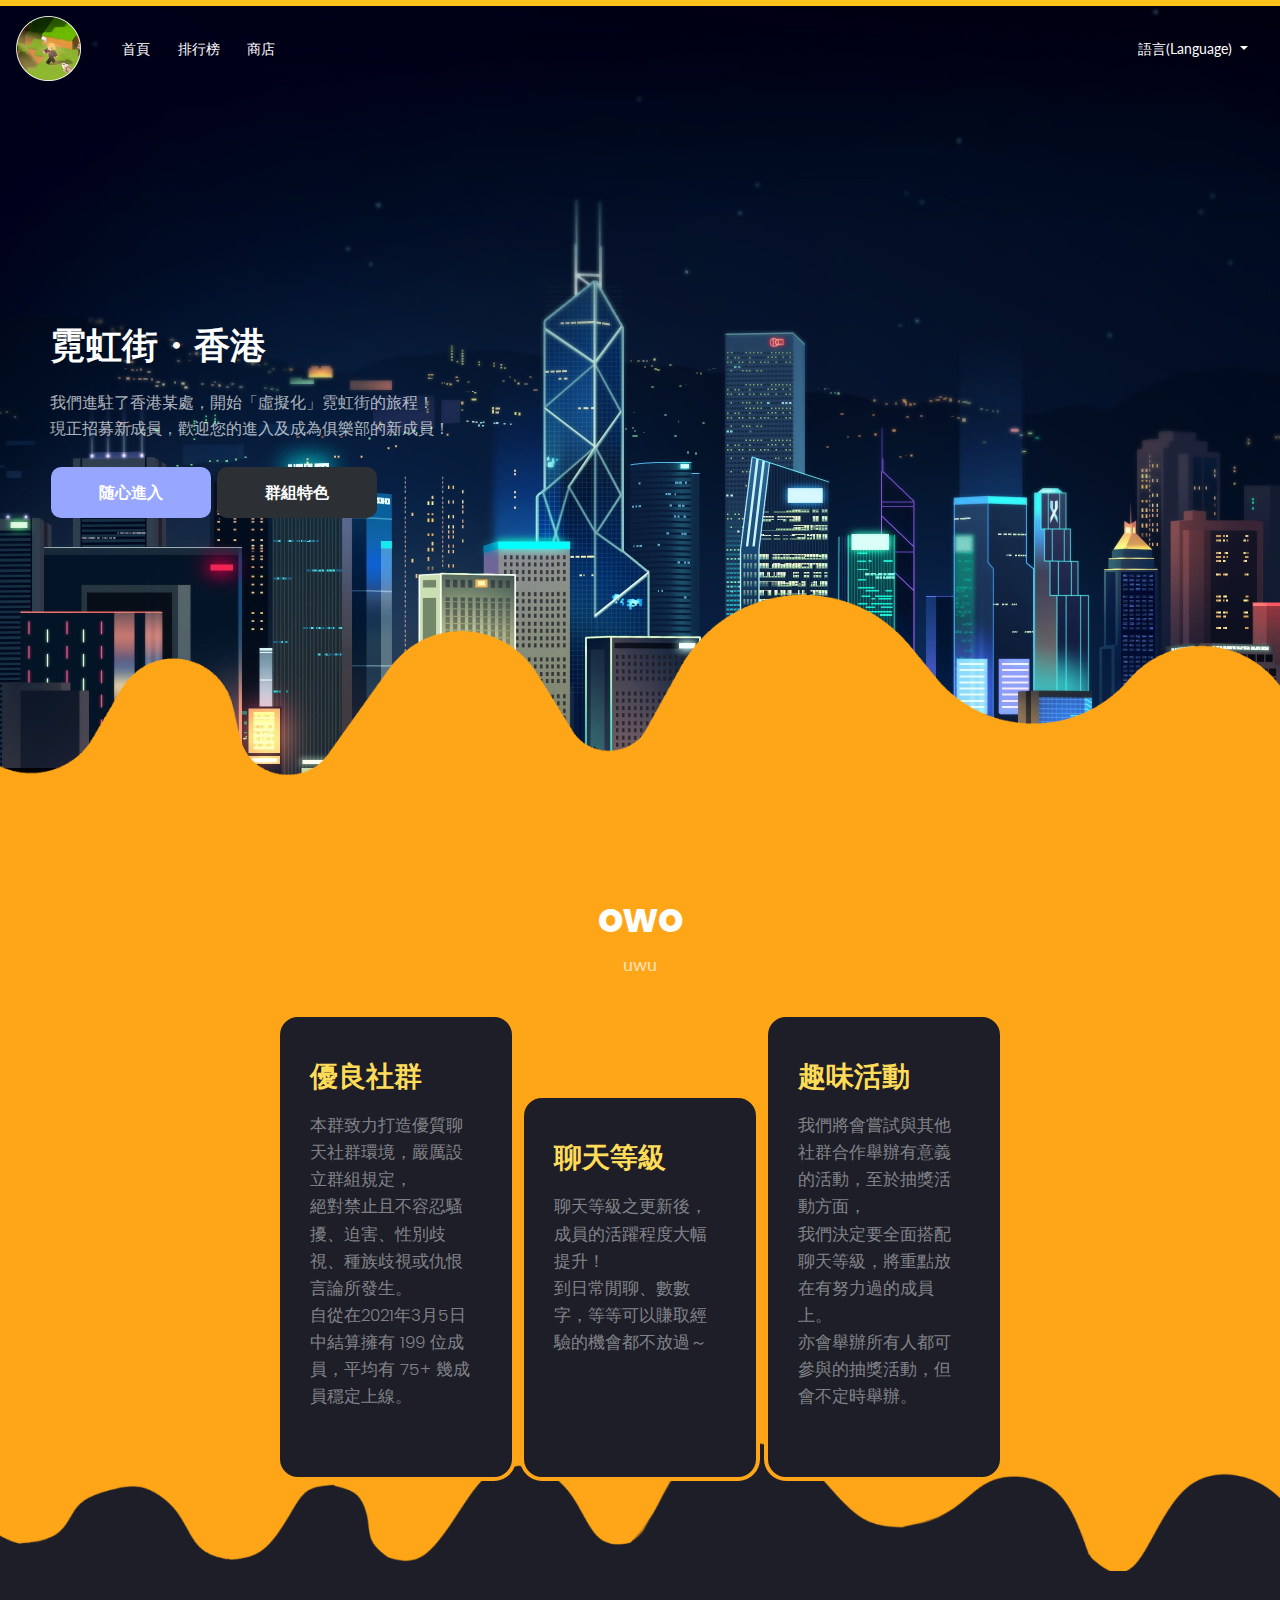
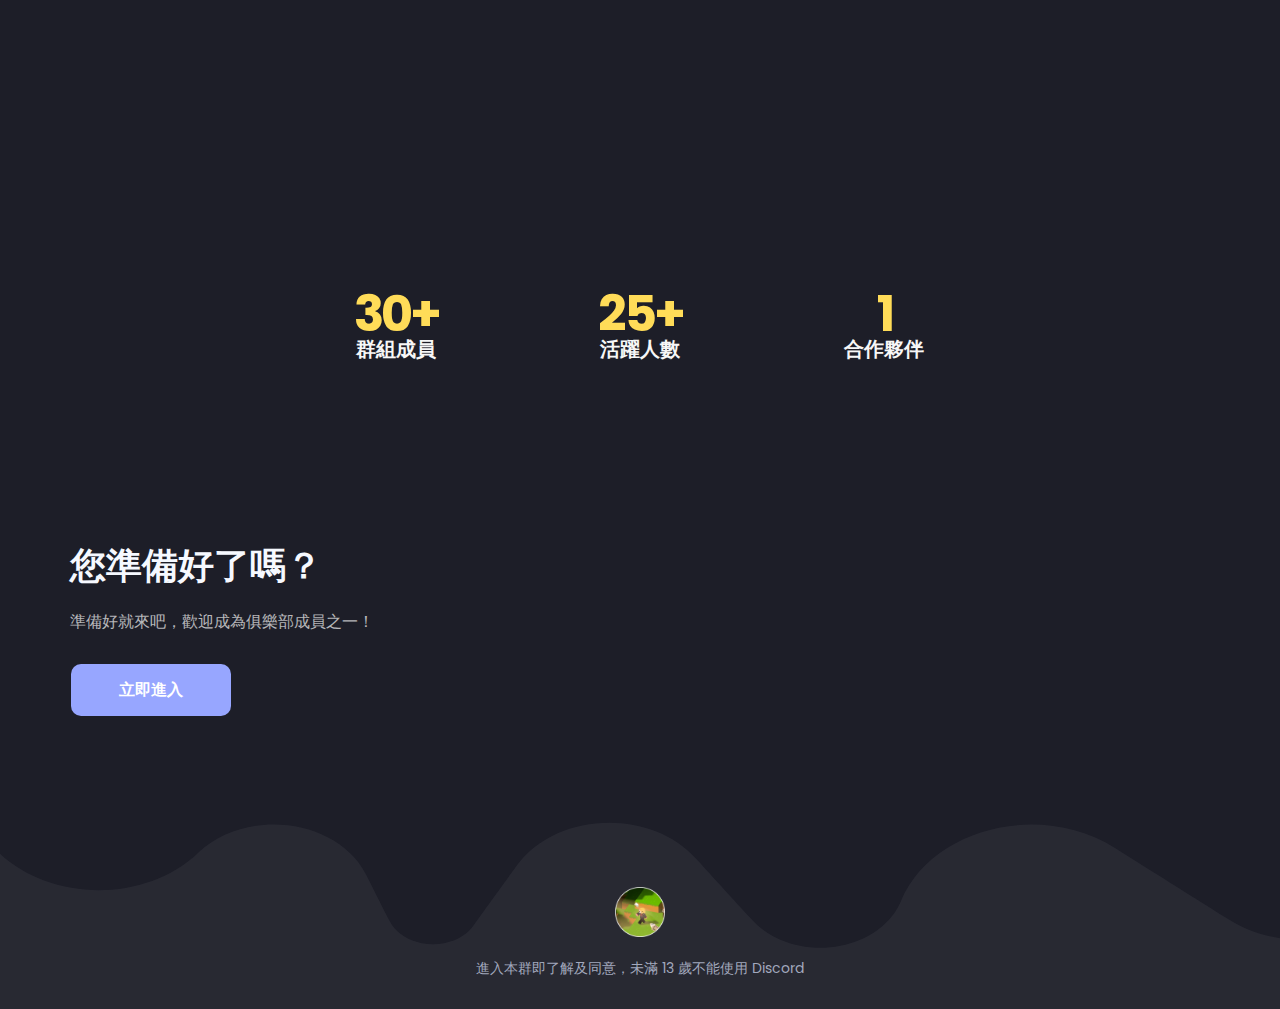
==== index.html @ a81f266d "Update index.html" ====
<!DOCTYPE html>
<!-- Danta.Club -->
<!-- 
 Never forget, forgive 721 831
 -->
<html lang="ZH">
<head>
    <meta charset="UTF-8">
    <meta name="viewport" content="width=device-width, initial-scale=1, shrink-to-fit=no">
    <link rel="stylesheet" href="css/bootstrap.min.css">
    <link rel="stylesheet" href="css/main.css">
    <link rel="stylesheet" href="css/now-ui-kit.css">
    <link href="https://fonts.googleapis.com/css?family=Poppins:300,400,600,700,800,900&display=swap" rel="stylesheet">
    <link href="https://fonts.googleapis.com/css?family=Montserrat:400,600,700,800,900&display=swap" rel="stylesheet">
    <link href="https://fonts.googleapis.com/css?family=Lato:300,400,600,700,800,900&display=swap" rel="stylesheet">
    <meta name="description" content="霓虹街・香港 是一個 Discord 群組，進駐入香港的「虛擬化」霓虹街，招募及培養所有喜愛霓虹文化的新成員，亦會嘗試不定時舉辦有意義的活動，將由 蛋塔俱樂部 所開設及經營。">
	<title>蛋塔俱樂部 – Discord 群組</title>
	<meta property="og:site_name" content="蛋塔俱樂部 ヽ(́◕◞౪◟◕‵)ﾉ">
	<meta property="og:title" content="霓虹街・香港">
	<meta property="og:description" content="霓虹街・香港 是個 Discord 群組，進駐入香港的「虛擬化」霓虹街，招募及培養所有喜愛霓虹文化的新成員，亦會嘗試不定時舉辦有意義的活動，將由 蛋塔俱樂部 所開設及經營，現時擁有超過 30+ 成員，平均有 25+ 成員穩定上線。">
	<meta property="og:image" content="">
	<link rel="shortcut icon" href="img/dantaclub.ico">
</head>
<body>
<nav class="navbar navbar-expand-lg bg-transparent">
    <button class="navbar-toggler" type="button" data-toggle="collapse" data-target="#navbarSupportedContent" aria-controls="navbarSupportedContent" aria-expanded="false" aria-label="Toggle navigation">
        <img src="img/menuIcon.svg" width="20px" height="20px" style="max-width: none !important;">
    </button>
    <img src="img/dantaclub.ico" width="65" height="65">
    <div class="collapse navbar-collapse" id="navbarSupportedContent" style="margin-left: 30px !important">
        <ul class="navbar-nav mr-auto">
            <li class="nav-item active">
                <a class="nav-link" href="#/">首頁<span class="sr-only">(current)</span></a>
            </li>
            <li class="nav-item">
                <a class="nav-link" target="_blank" href="https://lb.amaribot.com/index.php?gID=825007610457096223&gN=%E9%9C%93%E8%99%B9%E8%A1%97%E3%83%BB%E9%A6%99%E6%B8%AF">排行榜</a>
            </li>
            <li class="nav-item">
                <a class="nav-link" href="#" onclick="NotYet()">商店</a>
            </li>
        </ul>
        <div class="nav-item dropdown">
            <a class="nav-link dropdown-toggle" href="#" id="navbarDropdown" role="button" data-toggle="dropdown" aria-haspopup="true" aria-expanded="false">
                語言(Language)
            </a>
            <div class="dropdown-menu" aria-labelledby="navbarDropdown">
                <a class="dropdown-item" href="#/">繁體中文 (ZH)</a>
				<a class="dropdown-item" href="#/">??? (??)</a>
            </div>
        </div>
    </div>
</nav>
<div class="heading" id="section1">
    <h1 class="display-5 title">霓虹街・香港</h1>
    <p class="subtitle">我們進駐了香港某處，開始「虛擬化」霓虹街的旅程！<br />現正招募新成員，歡迎您的進入及成為俱樂部的新成員！</p>
    <a class="btn btn-primary btn-lg" href="https://danta.club/discord" target="_blank" role="button">随心進入</a>
    <a class="btn btn-secondary btn-lg" href="#section2" role="button">群組特色</a>
    <br /><br /><br /><br /><br /><br />
</div>
<div class="features" id="section2">
    <div class="title">owo</div>
    <div class="subtitle">uwu</div>
    <div class="cards">
        <div class="card" style="width: 15rem;">
        <div class="card-body">
            <h5 class="card-title">優良社群</h5>
			<br />
            <p class="card-text">本群致力打造優質聊天社群環境，嚴厲設立群組規定，<br />絕對禁止且不容忍騷擾、迫害、性別歧視、種族歧視或仇恨言論所發生。<br />自從在2021年3月5日中結算擁有 199 位成員，平均有 75+ 幾成員穩定上線。<br /> <br /></p>
        </div>
    </div>
        <div class="card" style="width: 15rem;">
            <div class="card-body">
                <h5 class="card-title">聊天等級</h5>
				<br />
                <p class="card-text">聊天等級之更新後，<br />成員的活躍程度大幅提升！<br />到日常閒聊、數數字，等等可以賺取經驗的機會都不放過～<br /> <br /> <br /> <br /></p>
            </div>
        </div>
        <div class="card" style="width: 15rem;">
            <div class="card-body">
                <h5 class="card-title">趣味活動</h5>
				<br />
                <p class="card-text">我們將會嘗試與其他社群合作舉辦有意義的活動，至於抽獎活動方面，<br />我們決定要全面搭配聊天等級，將重點放在有努力過的成員上。<br />亦會舉辦所有人都可參與的抽獎活動，但會不定時舉辦。<br /> <br /></p>
            </div>
        </div>
    </div>
</div>
<div class="statistics">
    <div class="cards">
        <div class="card statistic" style="width: 15rem;">
            <div class="card-body">
                <p class="card-title" style="font-size: 50px !important;line-height: 15px !important;letter-spacing: -0.06em !important;font-weight: bold !important;">30+</h1>
                <p style="font-weight: bold !important;font-size: 20px !important;">群組成員</p>
            </div>
        </div>
        <div class="card statistic" style="width: 15rem;">
            <div class="card-body">
                <p class="card-title" style="font-size: 50px !important;line-height: 15px !important;letter-spacing: -0.06em !important;font-weight: bold !important;">25+</h1>
                <p style="font-weight: bold !important;font-size: 20px !important;">活躍人數</p>
            </div>
        </div>
        <div class="card statistic" style="width: 15rem;">
            <div class="card-body">
                <p class="card-title" style="font-size: 50px !important;line-height: 15px !important;letter-spacing: -0.06em !important;font-weight: bold !important;">1</h1>
                <p style="font-weight: bold !important;font-size: 20px !important;">合作夥伴</p>
            </div>
        </div>
    </div>
</div>
<div class="page_end">
    <div class="start">
        <div class="card">
            <div class="card-body gs-card">
                <div class="title">您準備好了嗎？</div>
                <div class="subtitle">準備好就來吧，歡迎成為俱樂部成員之一！</div>
                <br />
                <a class="btn btn-primary btn-lg" href="https://danta.club/discord" role="button">立即進入</a>
            </div><br />
        </div>
    </div>
    <div class="footer">
        <div class="bot-footer">
            <img src="img/dantaclub.ico" width="50"><br /> <br />
			進入本群即了解及同意，未滿 13 歲不能使用 Discord
        </div>
    </div>
</div>
<script src="https://code.jquery.com/jquery-3.5.1.js" integrity="sha256-QWo7LDvxbWT2tbbQ97B53yJnYU3WhH/C8ycbRAkjPDc" crossorigin="anonymous"></script>
<script src="https://cdnjs.cloudflare.com/ajax/libs/popper.js/1.14.7/umd/popper.min.js" integrity="sha384-UO2eT0CpHqdSJQ6hJty5KVphtPhzWj9WO1clHTMGa3JDZwrnQq4sF86dIHNDz0W1" crossorigin="anonymous"></script>
<script src="https://stackpath.bootstrapcdn.com/bootstrap/4.3.1/js/bootstrap.min.js" integrity="sha384-JjSmVgyd0p3pXB1rRibZUAYoIIy6OrQ6VrjIEaFf/nJGzIxFDsf4x0xIM+B07jRM" crossorigin="anonymous"></script>
<script src="js/now-ui-kit.min.js"></script>
<script src="js/CopyClipboard.min.js"></script>
<script>
function NotYet() {
  alert("暫未提供該服務 (Ｔ▽Ｔ) -蛋塔俱樂部");
}

function CopyAlert() {
  alert("巳成功複製該連結 -蛋塔俱樂部");
}
</script>
<script>
$(document).ready(function(){
  $("a").on('click', function(event) {

    if (this.hash !== "") {
      event.preventDefault();

      // Store hash
      var hash = this.hash;

      $('html, body').animate({
        scrollTop: $(hash).offset().top
      }, 800, function(){
   
        window.location.hash = hash;
      });
    } // End if
  });
});
</script>
</body>
</html>
---- css/main.css ----
body {
    font-family: 'Poppins', sans-serif !important;
	background: url("../img/neon-hk.jpg") no-repeat center center fixed;
	background-color: #1D1E28;
    color: #fff;
    -webkit-font-smoothing: antialiased;
    -moz-osx-font-smoothing: grayscale;
    text-rendering: optimizeLegibility;
    border-top: 6px #ffc31c solid !important;
    font-size: 16px;
}

#section1 * {
    animation: fadein 2s;
    -moz-animation: fadein 2s; /* Firefox */
    -webkit-animation: fadein 2s; /* Safari and Chrome */
    -o-animation: fadein 2s; /* Opera */
}
@keyframes fadein {
    from {
        opacity:0;
    }
    to {
        opacity:1;
    }
}
@-moz-keyframes fadein { /* Firefox */
    from {
        opacity:0;
    }
    to {
        opacity:1;
    }
}
@-webkit-keyframes fadein { /* Safari and Chrome */
    from {
        opacity:0;
    }
    to {
        opacity:1;
    }
}
@-o-keyframes fadein { /* Opera */
    from {
        opacity:0;
    }
    to {
        opacity: 1;
    }
}

.nav-link {
     font-size: 14px !important;
     background: transparent !important;
     font-family: Lato, sans-serif !important;
     text-transform: capitalize !important;
 }
 .nav-link:hover {
     background: transparent !important;
     color: #ffdc58 !important;
     font-weight: bold !important;
 }

 .login-btn {
     border: 2px solid #ffc31c !important;
     font-size: 10px !important;
 }
 .login-btn:hover {
     background: #d08a00 !important;
 }
.navbar {
    box-shadow: none !important
}

.navbar-brand {
    font-size: 25px !important
}

.navbar-toggler-icon {
    color: #fff !important
}

.btn {
    border-radius: 10px !important;
    font-size: 16px !important;
    font-weight: 600 !important;
    text-transform: uppercase !important;
}

.btn-primary {
    background-color: #97A6FF!important
}
.btn-secondary {
    background-color: #2C2F33 !important
}
.heading {
    padding: 160px 50px !important;
    color: #fff !important;
    background-image: url("../img/wavy-gold-by-danta.png") !important;
    background-position: bottom !important;
    background-size: 300% !important;
    background-repeat: no-repeat !important;
}

.title {
    line-height: 90px !important;
    margin-bottom: -2px !important;
    font-size: 36px !important
}

.subtitle {
    color: rgba(255, 255, 255, 0.685) !important;
    font-size: 16px !important;
    font-family: 'Lato', sans-serif;
}


.features {
    text-align: center !important;
    padding: 60px 50px !important;
    background-image: url("../img/wavy-gold-bottom.png") !important;
    background-position: bottom !important;
    background-size: 200% !important;
    background-repeat: no-repeat !important;
}
.features .title {
    font-size: 40px !important;
    color: #ffffff !important;
    line-height: 70px !important;
}

.features .subtitle {
    font-size: 18px !important;
    color: #a2a8bd;
}

.features .card-body {
    text-align: left !important;
}

.features .card-title {
    margin: 0 0 -5px !important;

}
.cards {
    margin-top: 35px !important;
}

.card {
    border-radius: 5x !important;
    box-shadow: none !important;
}

.card-title {
    font-size: 28px !important;
    font-weight: 600 !important;
    color: #ffdc58 !important;
}

.statistics {
    text-align: center !important;
    padding-top: 300px !important;
}

.statistics .card-body{
    padding: 0 !important;
    height: 280 !important;
    width: 332 !important;
    max-height: 280 !important;
    max-width: 332 !important;
}

.statistics .title {
    font-size: 40px !important;
    color: #ffffff !important;
    line-height: 70px !important;
}

.statistics .subtitle {
    font-size: 20px !important;
    color: #97A6FF;
}

.card.statistic {
    background: transparent !important;
    box-shadow: none !important;
    color: #f7f7f7 !important;
}


.page_end {
    background-image: url("../img/wavy-light-by-nouridio.svg") !important;
    background-position: bottom !important;
    background-size: 200% !important;
    background-repeat: no-repeat !important;
}
.start {
    padding: 60px 50px !important
}

.start .card {
    background: transparent !important;
    color: #f6f9ff !important;
}

.features .card {
    background: #1D1E28;
    border-radius: 22px !important;
    border: 4px solid #ffa618;
}
.features .card-text {
color: rgba(255, 255, 255, 0.46) !important
}

.features .card-body {
    padding: 40px 40px 40px 30px !important;
}

.navbar-toggler-icon {
    color: #fff !important
}
.footer {
    text-align: center !important;
    padding: 5px 6px !important;
    color: #ecf2ff;
    padding: 30px 30px !important
}

.footer .nouridio {
    font-family: 'Montserrat' !important;
    font-style: normal !important;
    font-weight: 600 !important;
    font-size: 16px !important;
    line-height: 5px !important;
    letter-spacing: 0.15em !important;
    font-variant: small-caps !important;
}

.footer .nouridio a {
    color: #ffdc58 !important;
    text-decoration: none !important;
}

.footer .bot-footer {
    text-align: center !important;
    color: #a2a8bd !important
}

html {
  scroll-behavior: smooth;
 }
 
 a {
  text-decoration: none;
  color: black;
 } 
 
 #down {
  margin-top: 100%;
  padding-bottom: 25%;
 }
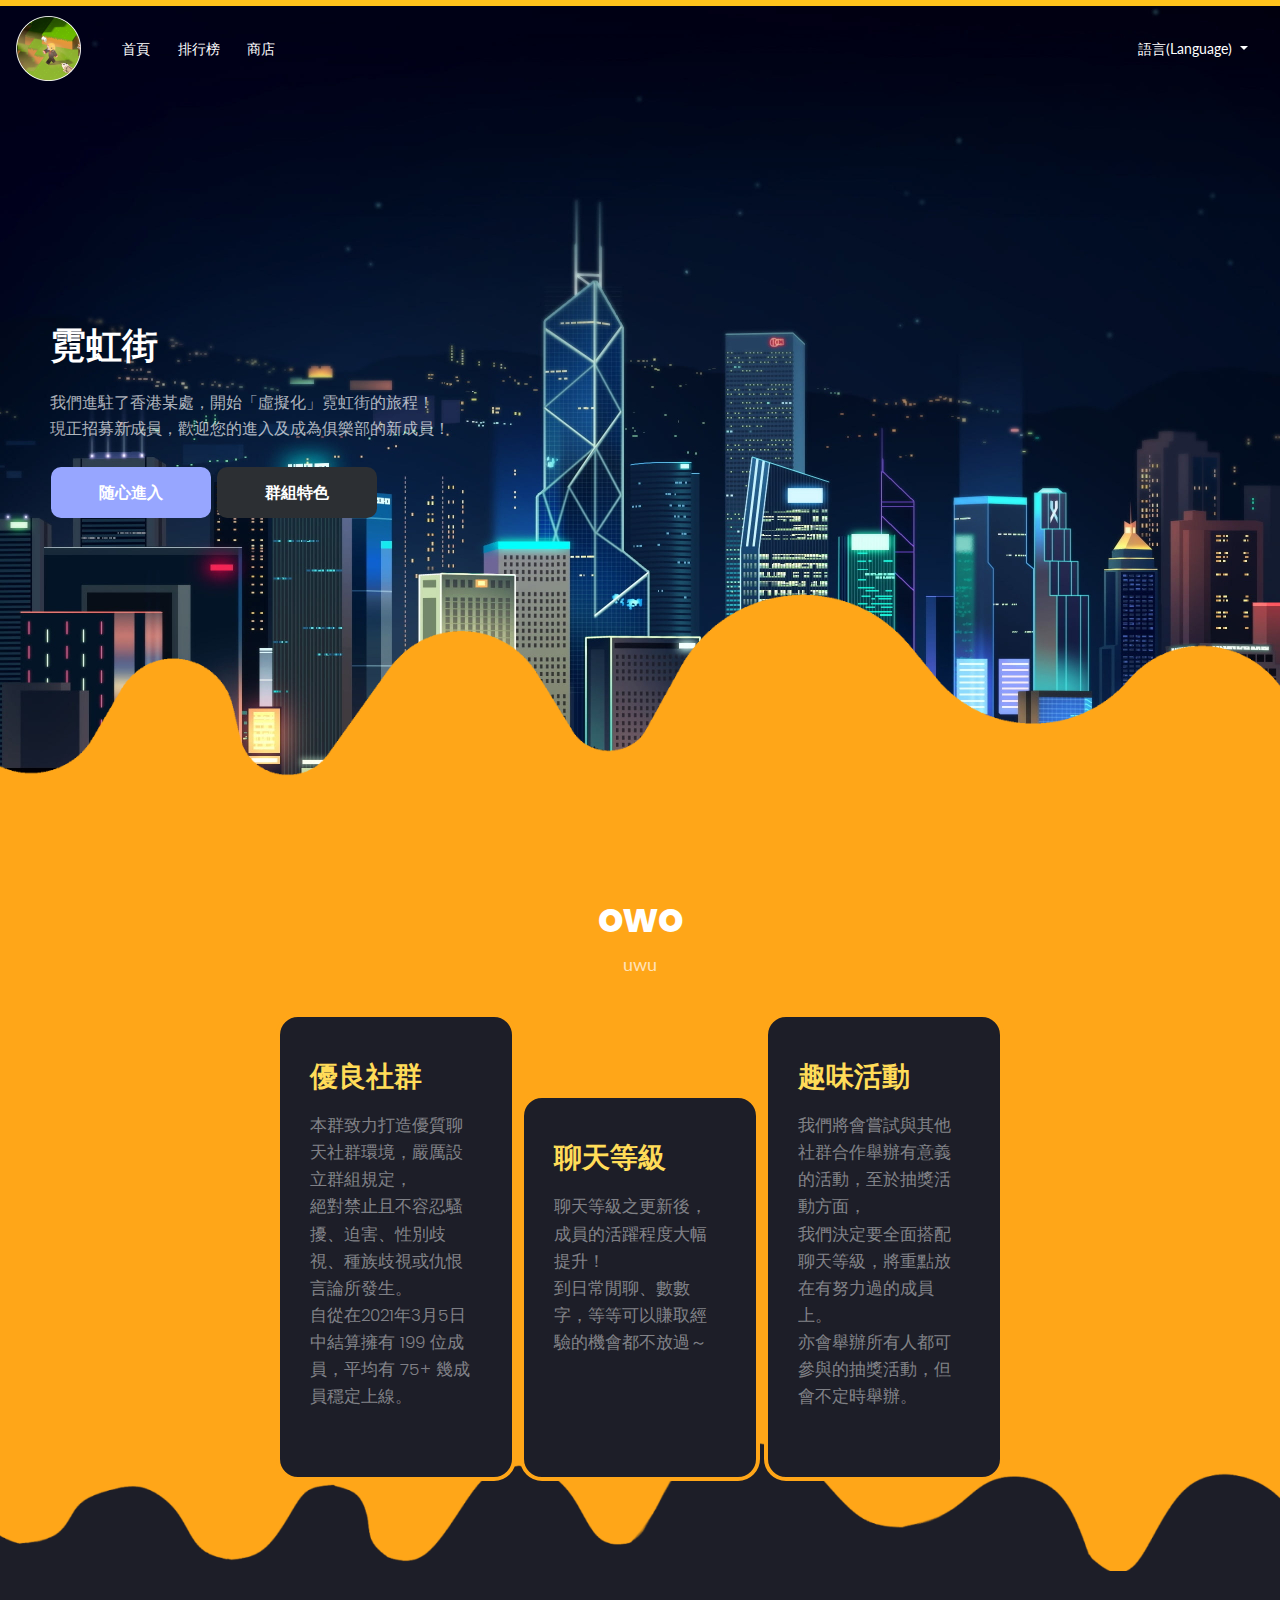
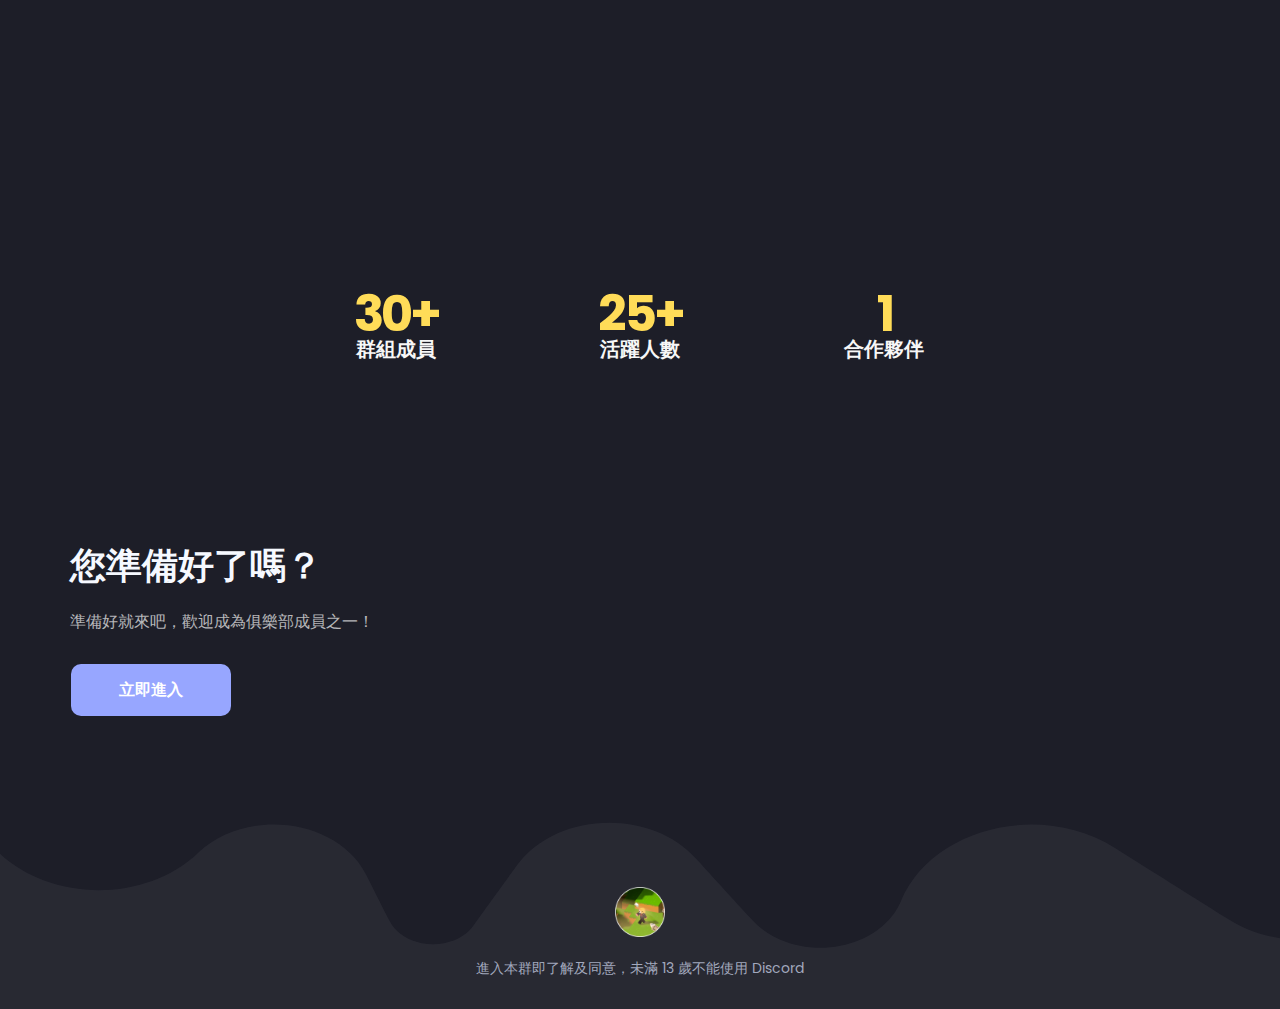
==== commit 325e2a2b: "Update index.html" ====
--- a/index.html
+++ b/index.html
@@ -13,11 +13,11 @@
     <link href="https://fonts.googleapis.com/css?family=Poppins:300,400,600,700,800,900&display=swap" rel="stylesheet">
     <link href="https://fonts.googleapis.com/css?family=Montserrat:400,600,700,800,900&display=swap" rel="stylesheet">
     <link href="https://fonts.googleapis.com/css?family=Lato:300,400,600,700,800,900&display=swap" rel="stylesheet">
-    <meta name="description" content="霓虹街・香港 是一個 Discord 群組，進駐入香港的「虛擬化」霓虹街，招募及培養所有喜愛霓虹文化的新成員，亦會嘗試不定時舉辦有意義的活動，將由 蛋塔俱樂部 所開設及經營。">
+    <meta name="description" content="霓虹街是一個 Discord 群組，將進駐入香港的「虛擬化」霓虹街，亦會嘗試不定時舉辦有意義的活動，將由 蛋塔俱樂部 所開設及經營。">
 	<title>蛋塔俱樂部 – Discord 群組</title>
 	<meta property="og:site_name" content="蛋塔俱樂部 ヽ(́◕◞౪◟◕‵)ﾉ">
-	<meta property="og:title" content="霓虹街・香港">
-	<meta property="og:description" content="霓虹街・香港 是個 Discord 群組，進駐入香港的「虛擬化」霓虹街，招募及培養所有喜愛霓虹文化的新成員，亦會嘗試不定時舉辦有意義的活動，將由 蛋塔俱樂部 所開設及經營，現時擁有超過 30+ 成員，平均有 25+ 成員穩定上線。">
+	<meta property="og:title" content="霓虹街">
+	<meta property="og:description" content="霓虹街是個 Discord 群組，將進駐入香港的「虛擬化」霓虹街，亦會嘗試不定時舉辦有意義的活動，將由 蛋塔俱樂部 所開設及經營，現時擁有超過 30+ 成員，平均有 25+ 成員穩定上線。">
 	<meta property="og:image" content="">
 	<link rel="shortcut icon" href="img/dantaclub.ico">
 </head>
@@ -51,7 +51,7 @@
     </div>
 </nav>
 <div class="heading" id="section1">
-    <h1 class="display-5 title">霓虹街・香港</h1>
+    <h1 class="display-5 title">霓虹街</h1>
     <p class="subtitle">我們進駐了香港某處，開始「虛擬化」霓虹街的旅程！<br />現正招募新成員，歡迎您的進入及成為俱樂部的新成員！</p>
     <a class="btn btn-primary btn-lg" href="https://danta.club/discord" target="_blank" role="button">随心進入</a>
     <a class="btn btn-secondary btn-lg" href="#section2" role="button">群組特色</a>
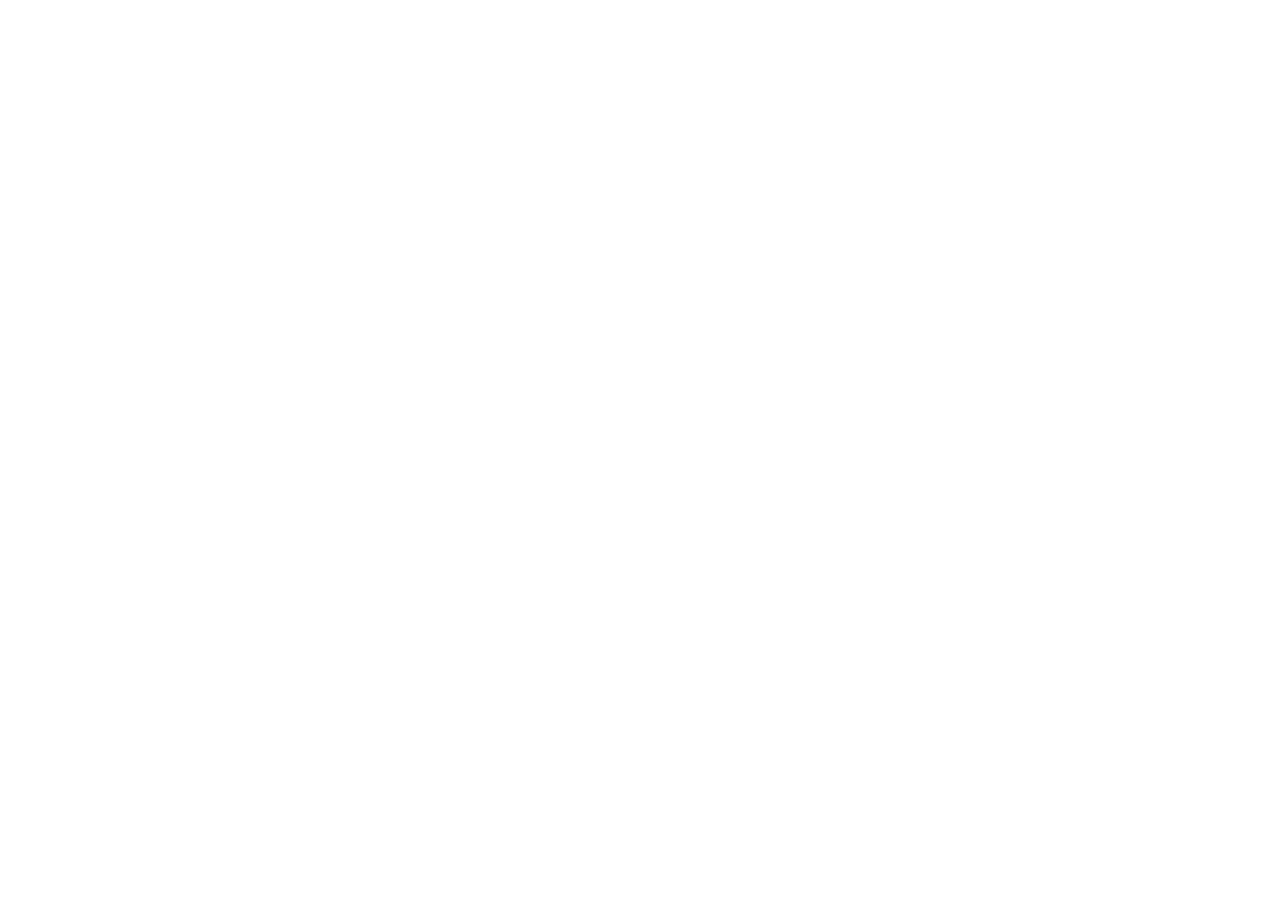
==== commit 45af5899: "Update index.html" ====
--- a/index.html
+++ b/index.html
@@ -1,162 +1,40 @@
 <!DOCTYPE html>
-<!-- Danta.Club -->
+<!-- 蛋塔俱樂部 -->
 <!-- 
- Never forget, forgive 721 831
+ -
  -->
 <html lang="ZH">
 <head>
     <meta charset="UTF-8">
     <meta name="viewport" content="width=device-width, initial-scale=1, shrink-to-fit=no">
+    <meta name="robots" content="noindex, nofollow">
     <link rel="stylesheet" href="css/bootstrap.min.css">
     <link rel="stylesheet" href="css/main.css">
     <link rel="stylesheet" href="css/now-ui-kit.css">
+    <link rel="canonical" href="https://neonstreet.xyz">
     <link href="https://fonts.googleapis.com/css?family=Poppins:300,400,600,700,800,900&display=swap" rel="stylesheet">
     <link href="https://fonts.googleapis.com/css?family=Montserrat:400,600,700,800,900&display=swap" rel="stylesheet">
     <link href="https://fonts.googleapis.com/css?family=Lato:300,400,600,700,800,900&display=swap" rel="stylesheet">
-    <meta name="description" content="霓虹街是一個 Discord 群組，將進駐入香港的「虛擬化」霓虹街，亦會嘗試不定時舉辦有意義的活動，將由 蛋塔俱樂部 所開設及經營。">
+    <meta name="description" content="轉網址 by 蛋塔俱樂部">
 	<title>蛋塔俱樂部 – Discord 群組</title>
 	<meta property="og:site_name" content="蛋塔俱樂部 ヽ(́◕◞౪◟◕‵)ﾉ">
-	<meta property="og:title" content="霓虹街">
-	<meta property="og:description" content="霓虹街是個 Discord 群組，將進駐入香港的「虛擬化」霓虹街，亦會嘗試不定時舉辦有意義的活動，將由 蛋塔俱樂部 所開設及經營，現時擁有超過 30+ 成員，平均有 25+ 成員穩定上線。">
+	<meta property="og:title" content="轉網址">
+	<meta property="og:description" content="轉網址 by 蛋塔俱樂部">
 	<meta property="og:image" content="">
 	<link rel="shortcut icon" href="img/dantaclub.ico">
 </head>
 <body>
-<nav class="navbar navbar-expand-lg bg-transparent">
-    <button class="navbar-toggler" type="button" data-toggle="collapse" data-target="#navbarSupportedContent" aria-controls="navbarSupportedContent" aria-expanded="false" aria-label="Toggle navigation">
-        <img src="img/menuIcon.svg" width="20px" height="20px" style="max-width: none !important;">
-    </button>
-    <img src="img/dantaclub.ico" width="65" height="65">
-    <div class="collapse navbar-collapse" id="navbarSupportedContent" style="margin-left: 30px !important">
-        <ul class="navbar-nav mr-auto">
-            <li class="nav-item active">
-                <a class="nav-link" href="#/">首頁<span class="sr-only">(current)</span></a>
-            </li>
-            <li class="nav-item">
-                <a class="nav-link" target="_blank" href="https://lb.amaribot.com/index.php?gID=825007610457096223&gN=%E9%9C%93%E8%99%B9%E8%A1%97%E3%83%BB%E9%A6%99%E6%B8%AF">排行榜</a>
-            </li>
-            <li class="nav-item">
-                <a class="nav-link" href="#" onclick="NotYet()">商店</a>
-            </li>
-        </ul>
-        <div class="nav-item dropdown">
-            <a class="nav-link dropdown-toggle" href="#" id="navbarDropdown" role="button" data-toggle="dropdown" aria-haspopup="true" aria-expanded="false">
-                語言(Language)
-            </a>
-            <div class="dropdown-menu" aria-labelledby="navbarDropdown">
-                <a class="dropdown-item" href="#/">繁體中文 (ZH)</a>
-				<a class="dropdown-item" href="#/">??? (??)</a>
-            </div>
-        </div>
-    </div>
-</nav>
-<div class="heading" id="section1">
-    <h1 class="display-5 title">霓虹街</h1>
-    <p class="subtitle">我們進駐了香港某處，開始「虛擬化」霓虹街的旅程！<br />現正招募新成員，歡迎您的進入及成為俱樂部的新成員！</p>
-    <a class="btn btn-primary btn-lg" href="https://danta.club/discord" target="_blank" role="button">随心進入</a>
-    <a class="btn btn-secondary btn-lg" href="#section2" role="button">群組特色</a>
-    <br /><br /><br /><br /><br /><br />
-</div>
-<div class="features" id="section2">
-    <div class="title">owo</div>
-    <div class="subtitle">uwu</div>
-    <div class="cards">
-        <div class="card" style="width: 15rem;">
-        <div class="card-body">
-            <h5 class="card-title">優良社群</h5>
-			<br />
-            <p class="card-text">本群致力打造優質聊天社群環境，嚴厲設立群組規定，<br />絕對禁止且不容忍騷擾、迫害、性別歧視、種族歧視或仇恨言論所發生。<br />自從在2021年3月5日中結算擁有 199 位成員，平均有 75+ 幾成員穩定上線。<br /> <br /></p>
-        </div>
-    </div>
-        <div class="card" style="width: 15rem;">
-            <div class="card-body">
-                <h5 class="card-title">聊天等級</h5>
-				<br />
-                <p class="card-text">聊天等級之更新後，<br />成員的活躍程度大幅提升！<br />到日常閒聊、數數字，等等可以賺取經驗的機會都不放過～<br /> <br /> <br /> <br /></p>
-            </div>
-        </div>
-        <div class="card" style="width: 15rem;">
-            <div class="card-body">
-                <h5 class="card-title">趣味活動</h5>
-				<br />
-                <p class="card-text">我們將會嘗試與其他社群合作舉辦有意義的活動，至於抽獎活動方面，<br />我們決定要全面搭配聊天等級，將重點放在有努力過的成員上。<br />亦會舉辦所有人都可參與的抽獎活動，但會不定時舉辦。<br /> <br /></p>
-            </div>
-        </div>
-    </div>
-</div>
-<div class="statistics">
-    <div class="cards">
-        <div class="card statistic" style="width: 15rem;">
-            <div class="card-body">
-                <p class="card-title" style="font-size: 50px !important;line-height: 15px !important;letter-spacing: -0.06em !important;font-weight: bold !important;">30+</h1>
-                <p style="font-weight: bold !important;font-size: 20px !important;">群組成員</p>
-            </div>
-        </div>
-        <div class="card statistic" style="width: 15rem;">
-            <div class="card-body">
-                <p class="card-title" style="font-size: 50px !important;line-height: 15px !important;letter-spacing: -0.06em !important;font-weight: bold !important;">25+</h1>
-                <p style="font-weight: bold !important;font-size: 20px !important;">活躍人數</p>
-            </div>
-        </div>
-        <div class="card statistic" style="width: 15rem;">
-            <div class="card-body">
-                <p class="card-title" style="font-size: 50px !important;line-height: 15px !important;letter-spacing: -0.06em !important;font-weight: bold !important;">1</h1>
-                <p style="font-weight: bold !important;font-size: 20px !important;">合作夥伴</p>
-            </div>
-        </div>
-    </div>
-</div>
-<div class="page_end">
-    <div class="start">
-        <div class="card">
-            <div class="card-body gs-card">
-                <div class="title">您準備好了嗎？</div>
-                <div class="subtitle">準備好就來吧，歡迎成為俱樂部成員之一！</div>
-                <br />
-                <a class="btn btn-primary btn-lg" href="https://danta.club/discord" role="button">立即進入</a>
-            </div><br />
-        </div>
-    </div>
-    <div class="footer">
-        <div class="bot-footer">
-            <img src="img/dantaclub.ico" width="50"><br /> <br />
-			進入本群即了解及同意，未滿 13 歲不能使用 Discord
-        </div>
-    </div>
-</div>
-<script src="https://code.jquery.com/jquery-3.5.1.js" integrity="sha256-QWo7LDvxbWT2tbbQ97B53yJnYU3WhH/C8ycbRAkjPDc" crossorigin="anonymous"></script>
-<script src="https://cdnjs.cloudflare.com/ajax/libs/popper.js/1.14.7/umd/popper.min.js" integrity="sha384-UO2eT0CpHqdSJQ6hJty5KVphtPhzWj9WO1clHTMGa3JDZwrnQq4sF86dIHNDz0W1" crossorigin="anonymous"></script>
-<script src="https://stackpath.bootstrapcdn.com/bootstrap/4.3.1/js/bootstrap.min.js" integrity="sha384-JjSmVgyd0p3pXB1rRibZUAYoIIy6OrQ6VrjIEaFf/nJGzIxFDsf4x0xIM+B07jRM" crossorigin="anonymous"></script>
-<script src="js/now-ui-kit.min.js"></script>
-<script src="js/CopyClipboard.min.js"></script>
-<script>
-function NotYet() {
-  alert("暫未提供該服務 (Ｔ▽Ｔ) -蛋塔俱樂部");
-}
-
-function CopyAlert() {
-  alert("巳成功複製該連結 -蛋塔俱樂部");
-}
-</script>
-<script>
-$(document).ready(function(){
-  $("a").on('click', function(event) {
-
-    if (this.hash !== "") {
-      event.preventDefault();
-
-      // Store hash
-      var hash = this.hash;
-
-      $('html, body').animate({
-        scrollTop: $(hash).offset().top
-      }, 800, function(){
-   
-        window.location.hash = hash;
-      });
-    } // End if
-  });
-});
-</script>
-</body>
+    <body>
+        <h1><a id="time"></a></h1>
+      <script type="text/javascript">
+		var link = "https://neonstreet.xyz";
+		window.location.href = link;
+		</script>
+        <style>
+		.texts {
+			font-family: 'Noto Sans TC', sans-serif;
+			font-size: 25px;
+		}
+	</style>
+    </body>
 </html>
--- a/css/main.css
+++ b/css/main.css
@@ -1,6 +1,6 @@
 body {
     font-family: 'Poppins', sans-serif !important;
-	background: url("../img/neon-hk.jpg") no-repeat center center fixed;
+	background: url("../img/1000838.jpg") no-repeat center center fixed;
 	background-color: #1D1E28;
     color: #fff;
     -webkit-font-smoothing: antialiased;
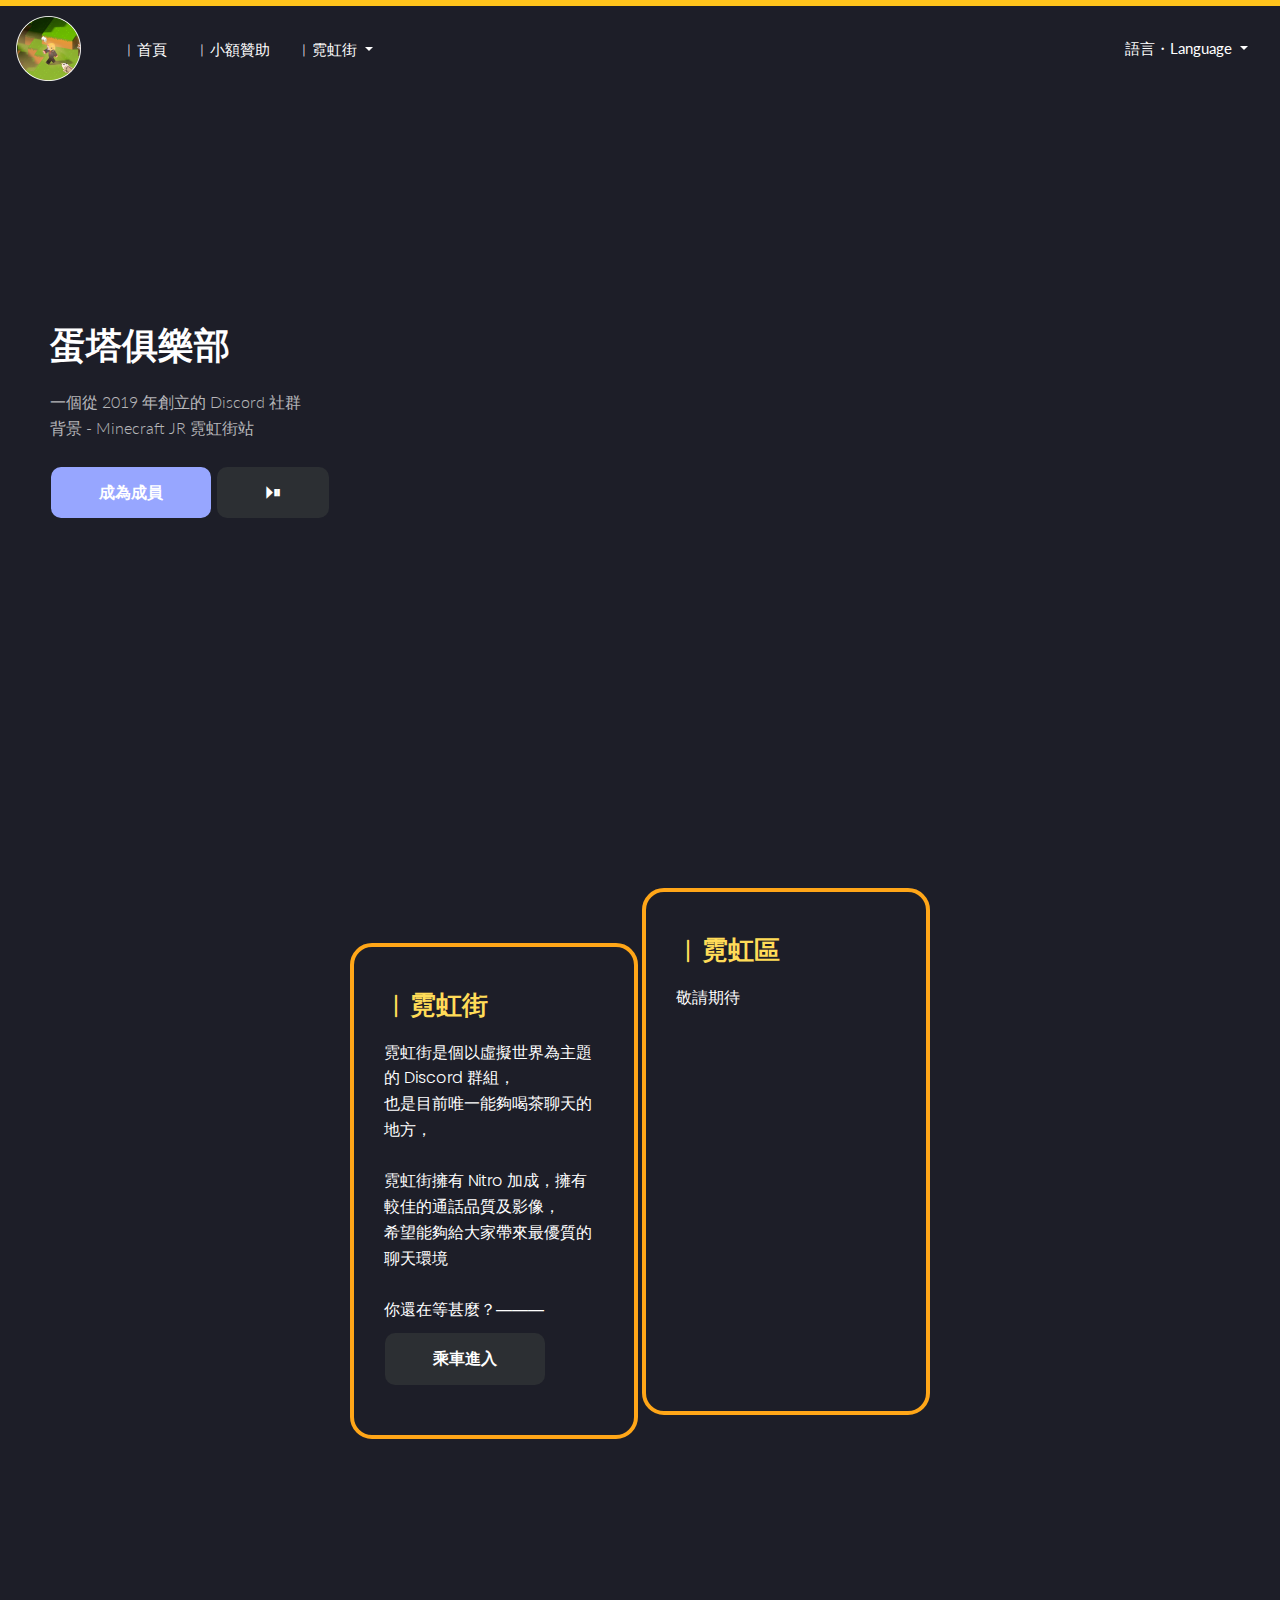
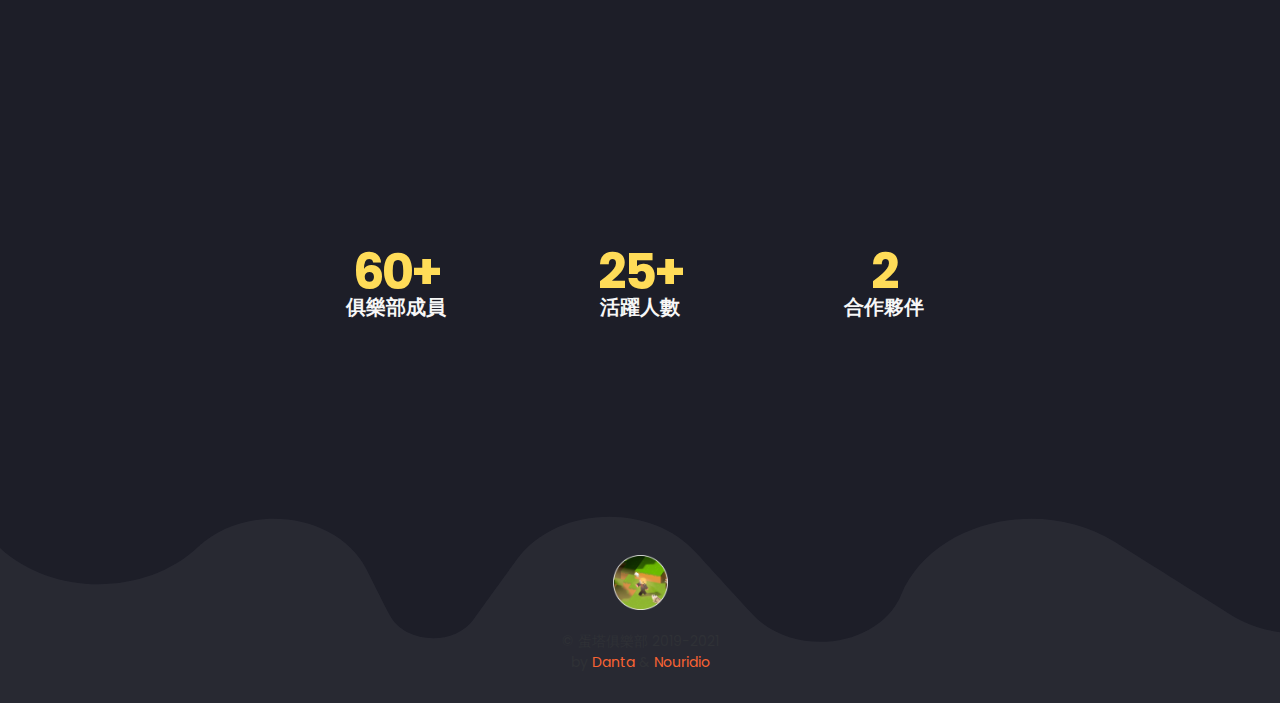
==== commit c110e595: "Add files via upload" ====
--- a/index.html
+++ b/index.html
@@ -1,40 +1,156 @@
 <!DOCTYPE html>
 <!-- 蛋塔俱樂部 -->
 <!-- 
- -
+ 蛋塔: 721.. 
  -->
 <html lang="ZH">
 <head>
     <meta charset="UTF-8">
     <meta name="viewport" content="width=device-width, initial-scale=1, shrink-to-fit=no">
-    <meta name="robots" content="noindex, nofollow">
     <link rel="stylesheet" href="css/bootstrap.min.css">
     <link rel="stylesheet" href="css/main.css">
     <link rel="stylesheet" href="css/now-ui-kit.css">
-    <link rel="canonical" href="https://neonstreet.xyz">
     <link href="https://fonts.googleapis.com/css?family=Poppins:300,400,600,700,800,900&display=swap" rel="stylesheet">
     <link href="https://fonts.googleapis.com/css?family=Montserrat:400,600,700,800,900&display=swap" rel="stylesheet">
     <link href="https://fonts.googleapis.com/css?family=Lato:300,400,600,700,800,900&display=swap" rel="stylesheet">
-    <meta name="description" content="轉網址 by 蛋塔俱樂部">
-	<title>蛋塔俱樂部 – Discord 群組</title>
-	<meta property="og:site_name" content="蛋塔俱樂部 ヽ(́◕◞౪◟◕‵)ﾉ">
-	<meta property="og:title" content="轉網址">
-	<meta property="og:description" content="轉網址 by 蛋塔俱樂部">
+    <meta name="description" content="蛋塔俱樂部從 2019 年面世，將由 Danta 一手創辦，目前將管理旗下 Discord 群組 - 霓虹街，目標希望能夠成為理想、優質、多元化的 Discord 社群。">
+	<title>蛋塔俱樂部 – Discord 社群</title>
+	<meta property="og:site_name" content="Danta.clubヽ(́◕◞౪◟◕‵)ﾉ">
+	<meta property="og:title" content="首頁">
+	<meta property="og:description" content="蛋塔俱樂部是個 Discord 社群，現時擁有總共 60+ 成員，平均有 25+ 成員穩定上線。">
 	<meta property="og:image" content="">
 	<link rel="shortcut icon" href="img/dantaclub.ico">
 </head>
 <body>
-    <body>
-        <h1><a id="time"></a></h1>
-      <script type="text/javascript">
-		var link = "https://neonstreet.xyz";
-		window.location.href = link;
-		</script>
-        <style>
-		.texts {
-			font-family: 'Noto Sans TC', sans-serif;
-			font-size: 25px;
-		}
-	</style>
-    </body>
+<nav class="navbar navbar-expand-lg bg-transparent">
+    <button class="navbar-toggler" type="button" data-toggle="collapse" data-target="#navbarSupportedContent" aria-controls="navbarSupportedContent" aria-expanded="false" aria-label="Toggle navigation">
+        <img src="img/menuIcon.svg" width="20px" height="20px" style="max-width: none !important;">
+    </button>
+    <img src="img/dantaclub.ico" width="65" height="65">
+    <div class="collapse navbar-collapse" id="navbarSupportedContent" style="margin-left: 30px !important">
+        <ul class="navbar-nav mr-auto">
+		
+            <li class="nav-item active">
+                <a class="nav-link" href="#/">︱首頁<span class="sr-only">(current)</span></a>
+            </li>
+			
+            <li class="nav-item">
+                <a class="nav-link" href="#/">︱小額贊助</a>
+            </li>
+			
+			<li class="nav-item dropdown">
+            <a class="nav-link dropdown-toggle" href="#" id="navbarDropdown" role="button" data-toggle="dropdown" aria-haspopup="true" aria-expanded="false">
+                ︱霓虹街
+            </a>
+            <div class="dropdown-menu" aria-labelledby="navbarDropdown">
+                <a class="dropdown-item" target="_blank" href="https://danta.club/discord">進入</a>
+				<a class="dropdown-item" target="_blank" href="https://lb.amaribot.com/index.php?gID=825007610457096223">聊天等級 — 排行榜</a>
+            </div>
+            </li>
+
+        </ul>
+        <div class="nav-item dropdown">
+            <a class="nav-link dropdown-toggle" href="#" id="navbarDropdown" role="button" data-toggle="dropdown" aria-haspopup="true" aria-expanded="false">
+                語言・Language
+            </a>
+            <div class="dropdown-menu" aria-labelledby="navbarDropdown">
+                <a class="dropdown-item" href="#/">「繁體中文」</a>
+				<a class="dropdown-item" href="eng.html">「US - Eng」</a>
+            </div>
+        </div>
+    </div>
+</nav>
+<div class="heading" id="section1">
+    <h1 class="display-5 title">蛋塔俱樂部</h1>
+    <p class="subtitle">一個從 2019 年創立的 Discord 社群<br />背景 - Minecraft JR 霓虹街站</p>
+    <a class="btn btn-primary btn-lg" href="#section2" role="button">成為成員</a>
+	<audio id="myAudio" src="media/takemehome.mp3" preload="auto"></audio>
+	<a class="btn btn-secondary btn-lg" role="button" onClick="togglePlay()">⏵︎⏸︎</a>
+    <br /><br /><br /><br /><br /><br />
+</div>
+<div class="features" id="section2">
+    <div class="cards">
+        <div class="card" style="width: 18rem;">
+        <div class="card-body">
+            <h5 class="card-title">︱霓虹街</h5>
+			<br />
+            <p class="card-text">霓虹街是個以虛擬世界為主題的 Discord 群組，<br />也是目前唯一能夠喝茶聊天的地方，<br /> <br />霓虹街擁有 Nitro 加成，擁有較佳的通話品質及影像，<br />希望能夠給大家帶來最優質的聊天環境<br /> <br />你還在等甚麼？―――<a class="btn btn-secondary btn-lg" href="https://danta.club/discord" role="button">乘車進入</a> </p>
+        </div>
+    </div>
+        <div class="card" style="width: 18rem;">
+            <div class="card-body">
+                <h5 class="card-title">︱霓虹區</h5>
+				<br />
+                <p class="card-text">敬請期待<br /> <br /> <br /> <br /> <br /> <br /> <br /> <br /> <br /> <br /> <br /> <br /> <br /> <br /> <br /> </p>
+            </div>
+        </div>
+    </div>
+</div>
+<div class="statistics">
+    <div class="cards">
+        <div class="card statistic" style="width: 15rem;">
+            <div class="card-body">
+                <p class="card-title" style="font-size: 50px !important;line-height: 15px !important;letter-spacing: -0.06em !important;font-weight: bold !important;">60+</h1>
+                <p style="font-weight: bold !important;font-size: 20px !important;">俱樂部成員</p>
+            </div>
+        </div>
+        <div class="card statistic" style="width: 15rem;">
+            <div class="card-body">
+                <p class="card-title" style="font-size: 50px !important;line-height: 15px !important;letter-spacing: -0.06em !important;font-weight: bold !important;">25+</h1>
+                <p style="font-weight: bold !important;font-size: 20px !important;">活躍人數</p>
+            </div>
+        </div>
+        <div class="card statistic" style="width: 15rem;">
+            <div class="card-body">
+                <p class="card-title" style="font-size: 50px !important;line-height: 15px !important;letter-spacing: -0.06em !important;font-weight: bold !important;">2</h1>
+                <p style="font-weight: bold !important;font-size: 20px !important;">合作夥伴</p>
+            </div>
+        </div>
+    </div>
+</div>
+<div class="page_end">
+    <div class="start">
+        <div class="card">
+        </div>
+    </div>
+    <div class="footer">
+        <div class="bot-footer">
+            <img src="img/dantaclub.ico" width="55"><br /> <br />© 蛋塔俱樂部 2019-2021
+			<br />by <a target="_blank" href="https://twitter.com/dantaaaaaaa">Danta</a> & <a target="_blank" href="https://twitter.com/nouridio">Nouridio</a>
+        </div>
+    </div>
+</div>
+<script src="https://code.jquery.com/jquery-3.5.1.js" integrity="sha256-QWo7LDvxbWT2tbbQ97B53yJnYU3WhH/C8ycbRAkjPDc" crossorigin="anonymous"></script>
+<script src="https://cdnjs.cloudflare.com/ajax/libs/popper.js/1.14.7/umd/popper.min.js" integrity="sha384-UO2eT0CpHqdSJQ6hJty5KVphtPhzWj9WO1clHTMGa3JDZwrnQq4sF86dIHNDz0W1" crossorigin="anonymous"></script>
+<script src="https://stackpath.bootstrapcdn.com/bootstrap/4.3.1/js/bootstrap.min.js" integrity="sha384-JjSmVgyd0p3pXB1rRibZUAYoIIy6OrQ6VrjIEaFf/nJGzIxFDsf4x0xIM+B07jRM" crossorigin="anonymous"></script>
+<script src="js/now-ui-kit.min.js"></script>
+<script src="js/CopyClipboard.min.js"></script>
+
+<script>
+$(document).ready(function(){
+  $("a").on('click', function(event) {
+
+    if (this.hash !== "") {
+      event.preventDefault();
+
+      // Store hash
+      var hash = this.hash;
+
+      $('html, body').animate({
+        scrollTop: $(hash).offset().top
+      }, 800, function(){
+   
+        window.location.hash = hash;
+      });
+    } // End if
+  });
+});
+
+var myAudio = document.getElementById("myAudio");
+
+function togglePlay() {
+  return myAudio.paused ? myAudio.play() : myAudio.pause();
+};
+</script>
+</body>
 </html>
--- a/css/main.css
+++ b/css/main.css
@@ -1,6 +1,6 @@
 body {
     font-family: 'Poppins', sans-serif !important;
-	background: url("../img/1000838.jpg") no-repeat center center fixed;
+	background: url("../img/2021-05-01_01.26.09.png") no-repeat center center fixed;
 	background-color: #1D1E28;
     color: #fff;
     -webkit-font-smoothing: antialiased;
@@ -50,7 +50,7 @@
 }
 
 .nav-link {
-     font-size: 14px !important;
+     font-size: 15.2px !important;
      background: transparent !important;
      font-family: Lato, sans-serif !important;
      text-transform: capitalize !important;
@@ -96,7 +96,7 @@
 .heading {
     padding: 160px 50px !important;
     color: #fff !important;
-    background-image: url("../img/wavy-gold-by-danta.png") !important;
+    background-image: url("../img/wavy-gray-bottom.png") !important;
     background-position: bottom !important;
     background-size: 300% !important;
     background-repeat: no-repeat !important;
@@ -118,7 +118,7 @@
 .features {
     text-align: center !important;
     padding: 60px 50px !important;
-    background-image: url("../img/wavy-gold-bottom.png") !important;
+    background-image: url("../img/wavy-gray.png") !important;
     background-position: bottom !important;
     background-size: 200% !important;
     background-repeat: no-repeat !important;
@@ -152,9 +152,13 @@
 }
 
 .card-title {
-    font-size: 28px !important;
+    font-size: 26px !important;
     font-weight: 600 !important;
     color: #ffdc58 !important;
+}
+
+.card-text {
+    font-size: 16px !important;
 }
 
 .statistics {
@@ -209,7 +213,7 @@
     border: 4px solid #ffa618;
 }
 .features .card-text {
-color: rgba(255, 255, 255, 0.46) !important
+color: rgba(255, 255, 255, 1) !important
 }
 
 .features .card-body {
@@ -243,7 +247,7 @@
 
 .footer .bot-footer {
     text-align: center !important;
-    color: #a2a8bd !important
+    color: #2f3136 !important
 }
 
 html {
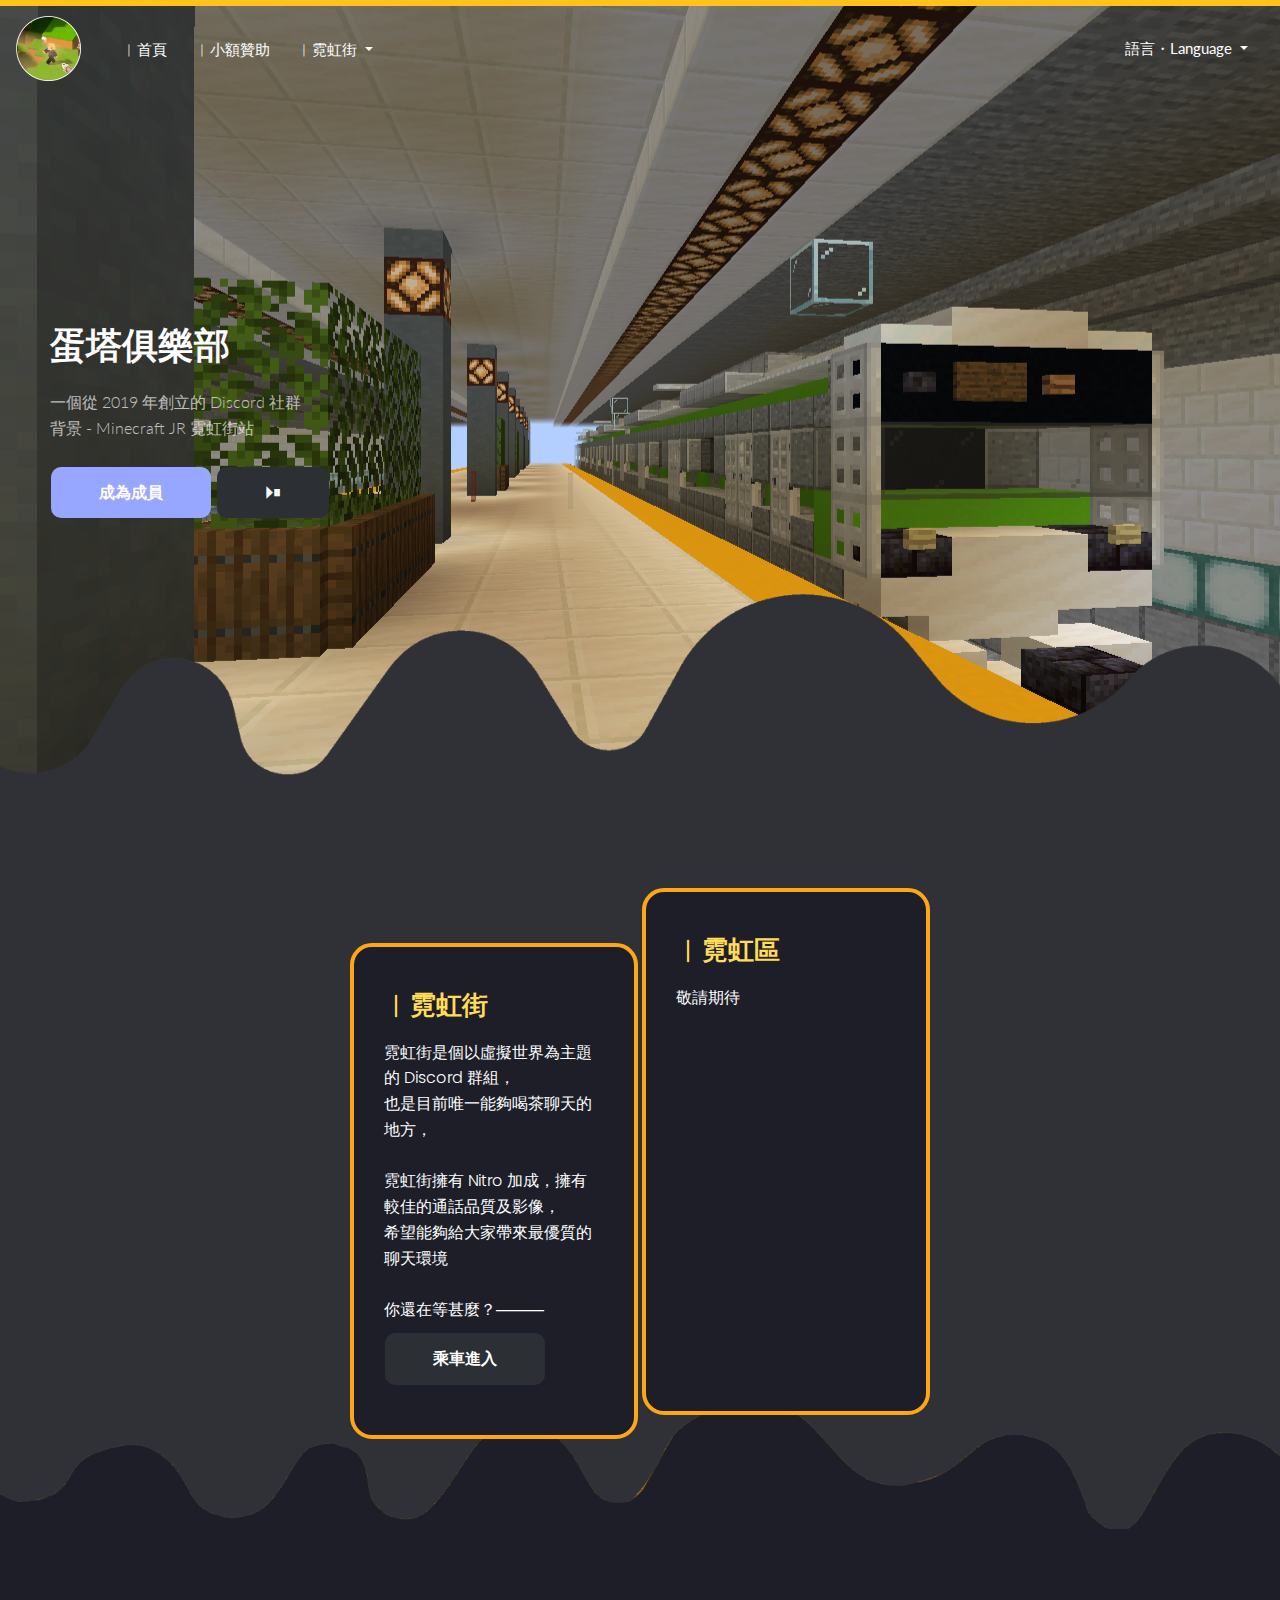
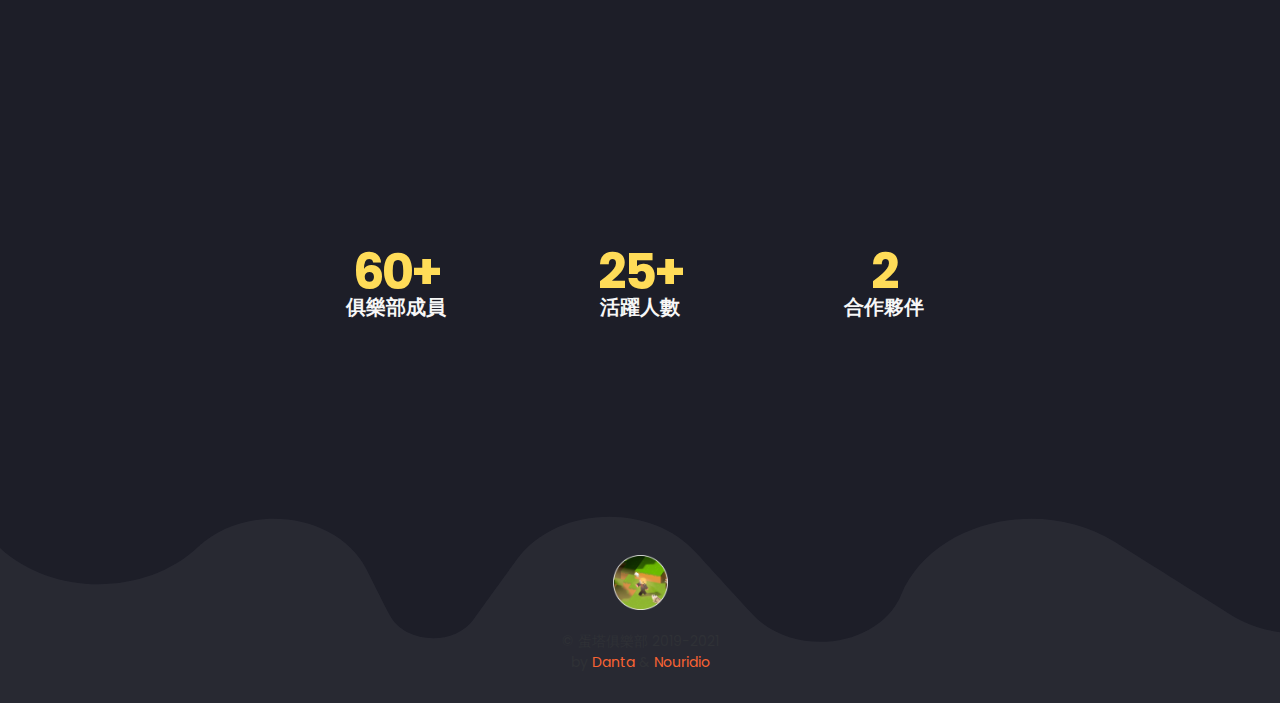
==== commit 974b58f6: "Update index.html" ====
--- a/index.html
+++ b/index.html
@@ -17,7 +17,7 @@
 	<title>蛋塔俱樂部 – Discord 社群</title>
 	<meta property="og:site_name" content="Danta.clubヽ(́◕◞౪◟◕‵)ﾉ">
 	<meta property="og:title" content="首頁">
-	<meta property="og:description" content="蛋塔俱樂部是個 Discord 社群，現時擁有總共 60+ 成員，平均有 25+ 成員穩定上線。">
+	<meta property="og:description" content="蛋塔俱樂部從 2019 年面世，將由 Danta 一手創辦，目前將管理旗下 Discord 群組 - 霓虹街，目標希望能夠成為理想、優質、多元化的 Discord 社群。">
 	<meta property="og:image" content="">
 	<link rel="shortcut icon" href="img/dantaclub.ico">
 </head>
